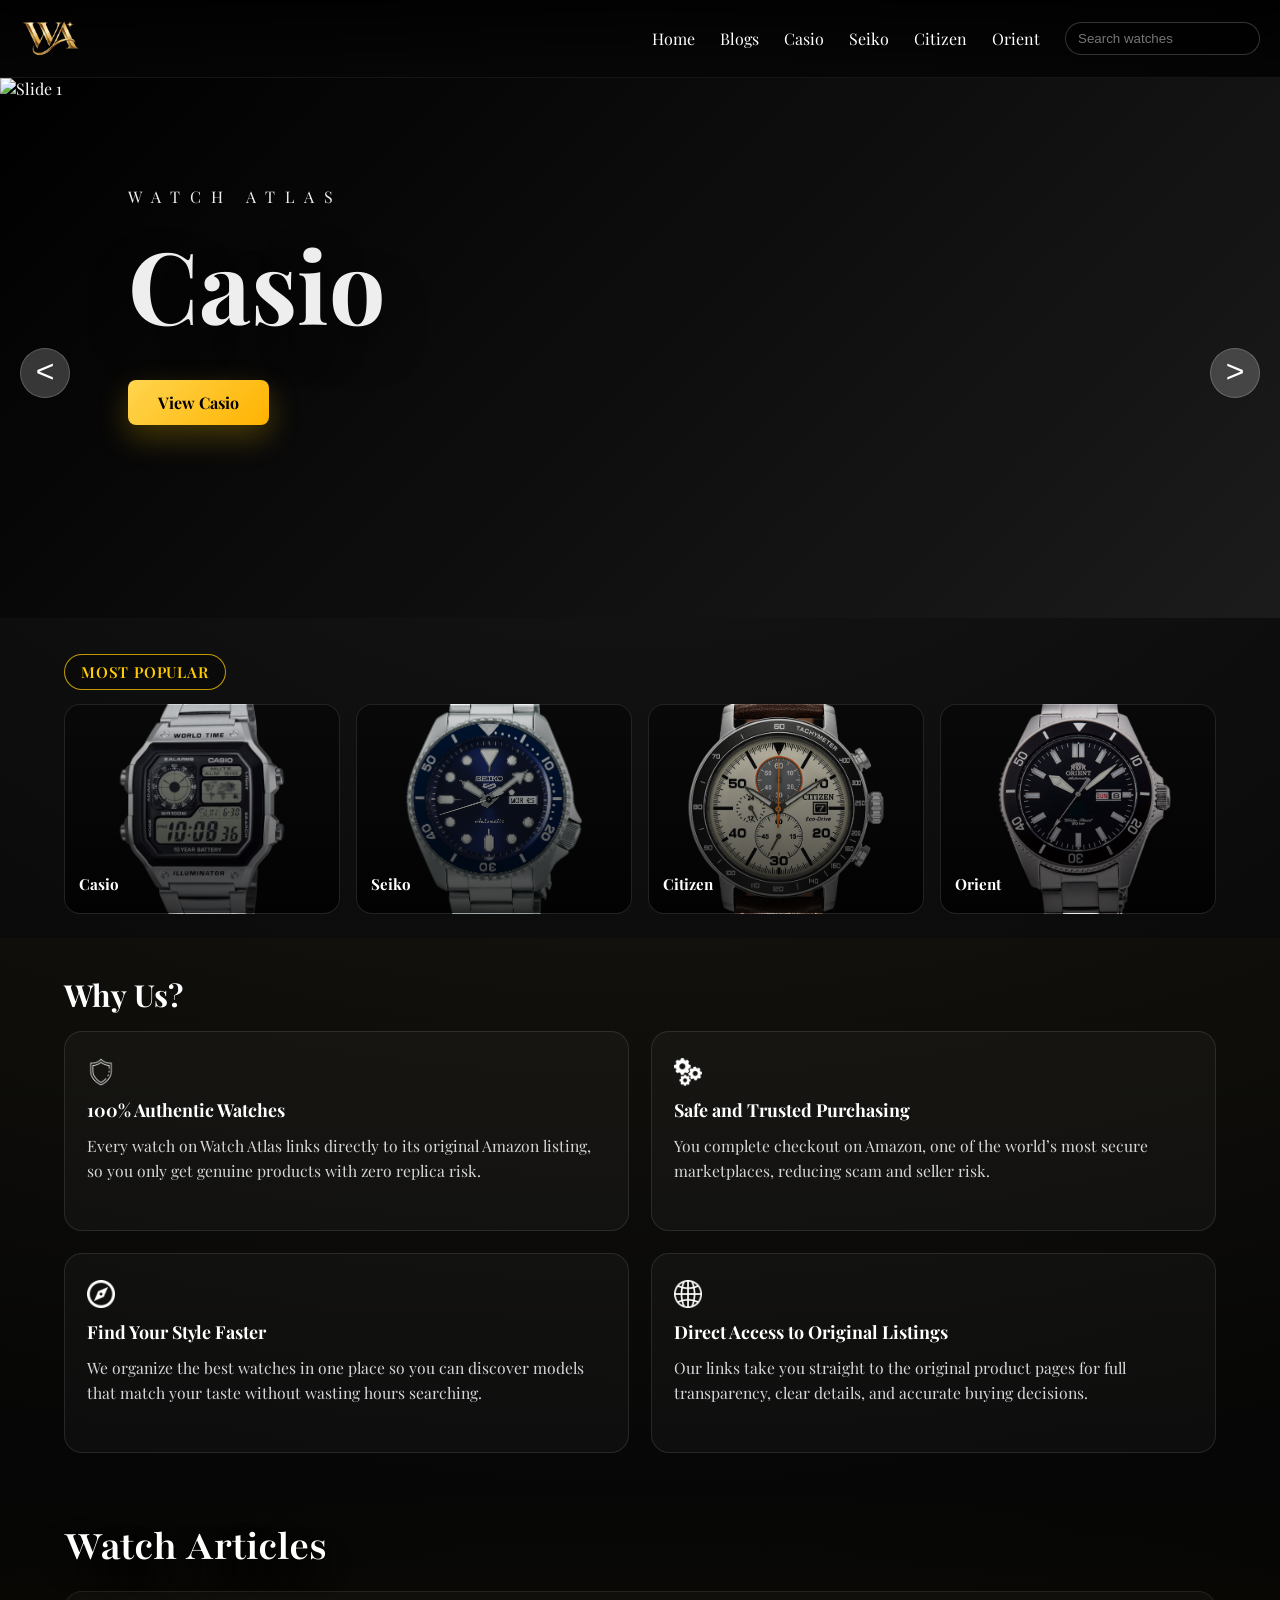
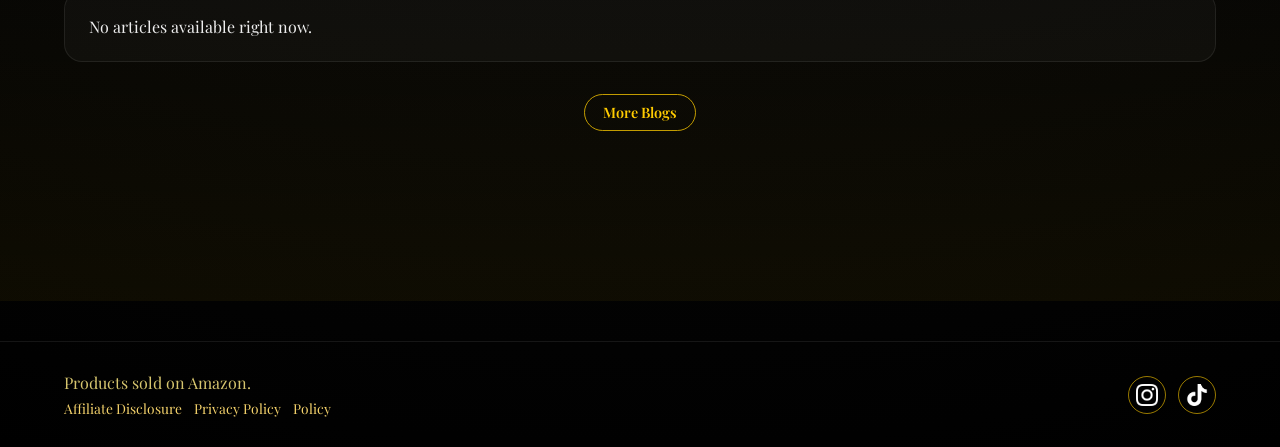
==== index.html @ df482038 "Initial website publish" ====
﻿<!DOCTYPE html>
<html lang="en">
<head>
  <meta charset="UTF-8" />
  <meta name="viewport" content="width=device-width, initial-scale=1.0"/>
  <title>Watch Atlas Slider</title>
  <link rel="stylesheet" href="style.css">
  <link rel="icon" type="image/png" href="photos/icons/navbar.png"></head>
<body>

<!-- ===== Navbar ===== -->
<header class="navbar">
  <div class="logo"><img src="photos/icons/navbar.png" alt="Watch Atlas"></div>

  <nav>
    <ul class="nav-links">
      <li><a href="index.html">Home</a></li>
      <li><a href="blog.html">Blogs</a></li>
      <li><a href="casio.html">Casio</a></li>
      <li><a href="seiko.html">Seiko</a></li>
      <li><a href="citizen.html">Citizen</a></li>
      <li><a href="orient.html">Orient</a></li>
      <li class="nav-search">
        <input id="search-input" type="search" placeholder="Search watches">
      </li>
    </ul>
  </nav>

  <div class="menu-toggle" id="menu-toggle">&#9776;</div>
</header>

<!-- ===== Slider Section ===== -->
<section class="firstpage">
  <div class="slider">
    <div class="list">
      <div class="item active">
        <img src="https://www.casio.com/content/dam/casio/product-info/locales/in/en/timepiece/product/watch/A/A1/A15/A158WA-1/assets/A158WA-1.png.transform/main-visual-sp/image.png" alt="Slide 1">
        <div class="content">
          <p>Watch Atlas</p>
          <h2>Casio</h2>
          
          <a class="slide-button" href="casio.html" href="">View Casio</a>
        </div>
      </div>
      <div class="item">
        <img src="https://www.lepage.fr/84215/citizen-crystal-7-mechanical-day-date-automatic-yellow-dial-steel-bracelet-40-mm.jpg" alt="Slide 2">
        <div class="content">
          <p>Watch Atlas</p>
          <h2>Citizen</h2>
          <a  class="slide-button" href="citizen.html">View Citizen</a>
          
        </div>
      </div>
      <div class="item">
        <img src="https://www.wallacebishop.com.au/cdn/shop/files/seiko-conceptual-men-s-41-2mm-stainless-steel-automatic-watch-srph87k-wallace-bishop.png?v=1689671691&width=2000" alt="Slide 3">
        <div class="content">
          <p>Watch Atlas</p>
          <h2>Seiko</h2>
          <a class="slide-button" href="seiko.html">View Seiko</a>
        </div>
      </div>
      <div class="item">
        <img src="https://i8.amplience.net/i/epsonemear/RA-AK0702Y_900x900?$orient-pdp-specs$&qlt=85" ></img>
        <div class="content">
          <p>Watch Atlas</p>
          <h2>Orient</h2>
          <a  class="slide-button" href="orient.html">View Orient</a>
        </div>
      </div>
    </div>

    <div class="arrows">
      <button id="prev">&lt;</button>
      <button id="next">&gt;</button>
    </div>

  </div>
    
  <section class="budget-section">
    <div class="budget-heading">
      <span class="collection-tag">Most Popular</span>
    </div>
    <div class="budget-grid" id="budget-grid"></div>
  </section>

  <section class="why-section">
    <h2 class="why-title">Why Us?</h2>
    <div class="why-grid">
      <article class="why-card reveal-on-scroll">
        <img src="photos/icons/shield.png" alt="Authentic watches icon">
        <h3>100% Authentic Watches</h3>
        <p>Every watch on Watch Atlas links directly to its original Amazon listing, so you only get genuine products with zero replica risk.</p>
      </article>
      <article class="why-card reveal-on-scroll" data-delay="80">
        <img src="photos/icons/settings-gears.png" alt="Safe purchasing icon">
        <h3>Safe and Trusted Purchasing</h3>
        <p>You complete checkout on Amazon, one of the world’s most secure marketplaces, reducing scam and seller risk.</p>
      </article>
      <article class="why-card reveal-on-scroll" data-delay="160">
        <img src="photos/icons/compass.png" alt="Find style faster icon">
        <h3>Find Your Style Faster</h3>
        <p>We organize the best watches in one place so you can discover models that match your taste without wasting hours searching.</p>
      </article>
      <article class="why-card reveal-on-scroll" data-delay="240">
        <img src="photos/icons/globe.png" alt="Direct access icon">
        <h3>Direct Access to Original Listings</h3>
        <p>Our links take you straight to the original product pages for full transparency, clear details, and accurate buying decisions.</p>
      </article>
    </div>
  </section>

  <div class="sec blog-section">
    <h1 class="headerpagemid reveal-on-scroll">Watch Articles</h1>
    <div class="blog-slider reveal-on-scroll" data-delay="90" id="blog-slider">
      <article class="blog-slide is-loading">
        <p>Loading watch articles...</p>
      </article>
    </div>
    <div class="blog-dots reveal-on-scroll" data-delay="140" id="blog-dots" aria-label="Blog slider navigation"></div>
    <div class="blog-more-wrap reveal-on-scroll" data-delay="180">
      <a class="blog-more-button" href="blog.html">More Blogs</a>
    </div>
  </div>

  

</section>

<script src="app.js"></script>
<footer class="site-footer">
  <div class="footer-meta">
    <p>Products sold on Amazon.</p>
    <div class="footer-legal">
      <a href="policy.html#affiliate-disclosure">Affiliate Disclosure</a>
      <a href="policy.html#privacy-policy">Privacy Policy</a>
      <a href="policy.html">Policy</a>
    </div>
  </div>
  <div class="footer-socials">
    <a href="#" aria-label="Instagram"><img src="photos/icons/instagram-white-icon.png" alt="Instagram"></a>
    <a href="#" aria-label="TikTok"><img src="photos/icons/tiktok-simplified-white-icon.png" alt="TikTok"></a>
  </div>
</footer>
</body>
</html>
---- style.css ----
@import url('https://fonts.googleapis.com/css2?family=Lavishly+Yours&family=Merriweather:ital,opsz,wght@0,18..144,300..900;1,18..144,300..900&family=Playfair+Display:ital,wght@0,400..900;1,400..900&family=Playfair:ital,opsz,wght@0,5..1200,300..900;1,5..1200,300..900&family=Prompt:ital,wght@1,300&family=SN+Pro:ital,wght@0,200..900;1,200..900&family=Vazirmatn:wght@100..900&display=swap');

/* ===== Reset & Body ===== */
* {
  margin: 0;
  padding: 0;
  box-sizing: border-box;
}

body {
  font-family: 'Playfair Display', serif;
  background: radial-gradient(circle at top, #1b1b1b 0%, #0b0b0b 50%, #000 100%);
  color: #eee;
  overflow-x: hidden;
}

/* ===== Navbar ===== */
.navbar {
  position: fixed;
  top: 0;
  width: 100%;
  height: 78px;
  background: linear-gradient(180deg, rgba(0, 0, 0, 0.92) 0%, rgba(0, 0, 0, 0.72) 100%);
  display: flex;
  justify-content: space-between;
  align-items: center;
  padding: 0 20px;
  z-index: 200;
  border-bottom: 1px solid rgba(255, 255, 255, 0.08);
  backdrop-filter: blur(8px);
}

.navbar .logo {
  display: flex;
  align-items: center;
  background: transparent;
  border: 0;
  box-shadow: none;
}

.navbar .logo img {
  height: 44px;
  width: auto;
  display: block;
  background: transparent;
  border: 0;
  box-shadow: none;
}

.navbar nav ul {
  display: flex;
  list-style: none;
  gap: 25px;
  align-items: center;
}

.navbar nav ul li a {
  text-decoration: none;
  color: #fff;
  font-size: 1rem;
  transition: 0.3s;
}

.navbar nav ul li a:hover {
  color: #ffcc00;
}

.menu-toggle {
  display: none;
  font-size: 2rem;
  cursor: pointer;
}

.nav-search {
  display: flex;
  gap: 8px;
  align-items: center;
  position: relative;
}

.nav-search input {
  padding: 8px 12px;
  border-radius: 20px;
  border: 1px solid rgba(255, 255, 255, 0.2);
  background: rgba(0, 0, 0, 0.5);
  color: #fff;
  outline: none;
  min-width: 160px;
}

.nav-search button {
  padding: 8px 14px;
  border-radius: 20px;
  border: 1px solid #ffcc00;
  background: transparent;
  color: #ffcc00;
  font-weight: 600;
  cursor: pointer;
  transition: 0.3s;
}

.nav-search button:hover {
  background: #ffcc00;
  color: #000;
}

.search-results {
  position: absolute;
  top: 110%;
  right: 0;
  left: auto;
  width: min(420px, calc(100vw - 24px));
  background: rgba(8, 8, 8, 0.97);
  border: 1px solid rgba(255, 255, 255, 0.16);
  border-radius: 16px;
  display: none;
  flex-direction: column;
  z-index: 9999;
  max-height: 420px;
  overflow-y: auto;
  box-shadow: 0 24px 55px rgba(0, 0, 0, 0.52);
  backdrop-filter: blur(8px);
  padding: 8px;
  transform: translateX(-18px);
}

.search-results.show {
  display: flex;
}

.search-result {
  padding: 10px;
  text-decoration: none;
  color: #fff;
  display: grid;
  grid-template-columns: 56px 1fr;
  align-items: center;
  gap: 12px;
  border-bottom: 1px solid rgba(255, 255, 255, 0.06);
  border-radius: 12px;
}

.search-result:last-child {
  border-bottom: none;
}

.search-result:hover {
  background: rgba(255, 204, 0, 0.12);
}

.result-thumb-wrap {
  width: 56px;
  height: 56px;
  border-radius: 12px;
  background: rgba(255, 255, 255, 0.04);
  border: 1px solid rgba(255, 255, 255, 0.12);
  display: flex;
  align-items: center;
  justify-content: center;
  overflow: hidden;
}

.result-thumb {
  width: 100%;
  height: 100%;
  object-fit: contain;
  display: block;
}

.result-thumb-fallback {
  width: 22px;
  height: 22px;
  border-radius: 999px;
  background: rgba(255, 204, 0, 0.65);
}

.result-meta {
  display: flex;
  flex-direction: column;
  gap: 4px;
  min-width: 0;
}

.result-name {
  font-weight: 600;
  white-space: nowrap;
  overflow: hidden;
  text-overflow: ellipsis;
}

.result-brand {
  font-size: 0.85rem;
  color: #d6c56e;
}

/* ===== Slider ===== */
.slider {
  height: 60vh;
  position: relative;
  overflow: hidden;
  background: linear-gradient(-45deg, #1d1d1d, #0b0b0b, #242424, #000000);
  background-size: 400% 400%;
  animation: sliderBackground 12s ease infinite;
  margin-top: 78px; /* Push slider below navbar */
}

@keyframes sliderBackground {
  0% { background-position: 0% 50%; }
  50% { background-position: 100% 50%; }
  100% { background-position: 0% 50%; }
}

.slider .list {
  height: 100%;
  width: 100%;
  position: relative;
}

.slider .list .item {
  position: absolute;
  inset: 0;
  opacity: 0;
  transition: opacity 1s ease, transform 1s ease;
  z-index: 1;
  display: flex;
  align-items: center;
  justify-content: center;
  transform: scale(1.05);
}

.slider .list .item.active {
  opacity: 1;
  z-index: 2;
  transform: scale(1);
}

.slider .list .item img {
  width: 100%;
  height: 100%;
  object-fit: contain;
  position: absolute;
  inset: 0;
  z-index: 0;
  border-radius: 0;
  border: none;
  background: transparent;
  box-shadow: 0 10px 30px rgba(0,0,0,0.5);
  filter: grayscale(15%) brightness(105%);
}

.slider .list .item .content {
  position: absolute;
  left: 10%;
  top: 20%;
  width: 500px;
  max-width: 80%;
  z-index: 2;
}

.slider .list .item .content p:first-child {
  text-transform: uppercase;
  letter-spacing: 10px;
  margin-bottom: 10px;
}

.slider .list .item .content h2 {
  font-size: 100px;
  margin-bottom: 10px;
  text-shadow: 0 20px 40px rgba(0, 0, 0, 0.5);
}

.slider .list .item .content p:last-child {
  font-size: 1.2rem;
  line-height: 1.5;
}

/* ===== Arrows ===== */
.arrows {
  position: absolute;
  top: 50%;
  width: 100%;
  display: flex;
  justify-content: space-between;
  padding: 0 20px;
  z-index: 100;
  pointer-events: none;
}

.arrows button {
  background-color: rgba(255,255,255,0.2);
  border: none;
  font-family: monospace;
  width: 50px;
  height: 50px;
  border-radius: 50%;
  font-size: 2rem;
  color: #fff;
  cursor: pointer;
  pointer-events: auto;
  transition: 0.3s;
  border: 1px solid rgba(255, 255, 255, 0.2);
}

.arrows button:hover {
  background-color: #fff;
  color: #000;
}

/* ===== Scroll Indicator ===== */
.scroll-indicator {
  position: absolute;
  bottom: 10px;
  left: 50%;
  transform: translateX(-50%);
  animation: floatDown 2s infinite ease-in-out;
}

.scroll-indicator img {
  width: 15px;
  height: auto;
  opacity: 0.8;
}

@keyframes floatDown {
  0%, 100% { transform: translate(-50%, 0); }
  50% { transform: translate(-50%, 10px); }
}

/* ===== Section & Cards ===== */
.section-container {
  display: flex;
  justify-content: center;
  align-items: center;
  height: 100vh;
}

.sec {
  width: 100%;
  min-height: 420px;
  height: auto;
  padding: 40px 5%;
  box-sizing: border-box;
  background: linear-gradient(180deg, rgba(0,0,0,0) 0%, rgba(255, 204, 0, 0.05) 100%);
}

.cards {
  display: grid;
  grid-template-columns: repeat(2, 1fr);
  gap: 30px;
  height: auto;
  width: min(100%, 1320px);
  margin: 0 auto;
}

.blog-section .headerpagemid {
  width: min(100%, 1320px);
  margin: 0 auto 18px;
  text-align: left;
  color: #ffffff;
  font-size: clamp(2.2rem, 3.4vw, 3rem);
  text-shadow: 0 12px 30px rgba(0, 0, 0, 0.35);
}

.budget-section {
  width: 100%;
  min-height: 0;
  height: auto;
  padding: 36px 5% 24px;
  background: transparent;
}

.budget-section .headerpagemid {
  margin-bottom: 14px;
}

.budget-heading {
  width: min(100%, 1320px);
  margin: 0 auto 14px;
  display: flex;
  justify-content: flex-start;
}

.collection-tag {
  display: inline-flex;
  align-items: center;
  color: #ffcc00;
  border: 1px solid rgba(255, 204, 0, 0.75);
  border-radius: 999px;
  padding: 7px 16px;
  font-size: 0.95rem;
  letter-spacing: 0.8px;
  text-transform: uppercase;
  background: rgba(0, 0, 0, 0.28);
  font-weight: 600;
}

.budget-filters {
  width: min(100%, 1320px);
  margin: 0 auto 16px;
  display: flex;
  flex-wrap: wrap;
  gap: 10px;
}

.budget-chip {
  border: 1px solid rgba(255, 255, 255, 0.25);
  color: #ececec;
  background: rgba(255, 255, 255, 0.02);
  padding: 8px 14px;
  border-radius: 999px;
  cursor: pointer;
  font-size: 0.88rem;
  transition: 0.2s ease;
}

.budget-chip:hover {
  border-color: rgba(255, 204, 0, 0.75);
  color: #ffcc00;
}

.budget-chip.active {
  background: #ffcc00;
  color: #000;
  border-color: #ffcc00;
  font-weight: 600;
}

.budget-grid {
  width: min(100%, 1320px);
  margin: 0 auto;
  display: grid;
  grid-template-columns: repeat(4, minmax(0, 1fr));
  gap: 16px;
}

.budget-card {
  position: relative;
  display: block;
  min-height: 210px;
  border-radius: 16px;
  overflow: hidden;
  text-decoration: none;
  color: inherit;
  border: 1px solid rgba(255, 255, 255, 0.1);
  background-size: cover;
  background-position: center;
  background-color: #0a0a0a;
  transition: transform 0.2s ease, box-shadow 0.2s ease;
}

.budget-card::before {
  content: "";
  position: absolute;
  inset: 0;
  background: linear-gradient(180deg, rgba(0,0,0,0.15) 0%, rgba(0,0,0,0.78) 100%);
}

.budget-card:hover {
  transform: translateY(-4px);
  box-shadow: 0 18px 35px rgba(0, 0, 0, 0.35);
}

.budget-card-content {
  position: relative;
  z-index: 1;
  padding: 14px;
  display: flex;
  flex-direction: column;
  justify-content: flex-end;
  height: 100%;
}

.budget-watch-name {
  font-size: 0.95rem;
  color: #fff;
  line-height: 1.3;
  margin-bottom: 4px;
}

.budget-watch-price {
  color: #f4d26b;
  font-size: 0.9rem;
}

.budget-empty {
  width: min(100%, 1320px);
  margin: 0 auto;
  color: #d8d8d8;
  font-size: 0.95rem;
  border: 1px dashed rgba(255, 255, 255, 0.2);
  border-radius: 14px;
  padding: 16px;
}

.why-section {
  width: 100%;
  min-height: 58vh;
  padding: 36px 5% 28px;
  background: linear-gradient(180deg, rgba(255, 204, 0, 0.02) 0%, rgba(0, 0, 0, 0) 100%);
  display: flex;
  flex-direction: column;
  justify-content: center;
}

.why-grid {
  width: min(100%, 1320px);
  margin: 0 auto;
  display: grid;
  grid-template-columns: repeat(2, minmax(0, 1fr));
  gap: 22px;
}

.why-title {
  width: min(100%, 1320px);
  margin: 0 auto 16px;
  color: #ffffff;
  font-size: 1.9rem;
  font-weight: 700;
  letter-spacing: 0.4px;
}

.why-card {
  background: rgba(255, 255, 255, 0.03);
  border: 1px solid rgba(255, 255, 255, 0.1);
  border-radius: 18px;
  min-height: 200px;
  padding: 26px 22px;
  display: grid;
  align-content: start;
  gap: 12px;
}

.why-card img {
  width: 28px;
  height: 28px;
  object-fit: contain;
}

.why-card h3 {
  font-size: 1.12rem;
  color: #fff;
}

.why-card p {
  font-size: 0.98rem;
  line-height: 1.62;
  color: #d7d7d7;
}

.reveal-on-scroll {
  opacity: 0;
  transform: translateY(18px);
  transition: opacity 0.55s ease, transform 0.55s ease;
}

.reveal-on-scroll.is-visible {
  opacity: 1;
  transform: translateY(0);
}

.blog-slider {
  width: min(100%, 1320px);
  margin: 0 auto;
  display: grid;
  position: relative;
}

.blog-slide {
  grid-area: 1 / 1;
  opacity: 0;
  visibility: hidden;
  pointer-events: none;
  transform: translateY(8px) scale(0.995);
  filter: blur(2px);
  transition: opacity 0.75s cubic-bezier(0.22, 1, 0.36, 1), transform 0.75s cubic-bezier(0.22, 1, 0.36, 1), filter 0.75s ease;
  will-change: opacity, transform, filter;
}

.blog-slide.active,
.blog-slide.is-loading {
  opacity: 1;
  visibility: visible;
  pointer-events: auto;
  transform: translateY(0) scale(1);
  filter: blur(0);
}

.blog-slide.is-loading {
  border: 1px solid rgba(255, 255, 255, 0.08);
  border-radius: 18px;
  background: rgba(255, 255, 255, 0.03);
  padding: 24px;
}

.blog-link {
  display: grid;
  grid-template-columns: 1.2fr 1fr;
  gap: 18px;
  text-decoration: none;
  color: inherit;
  border: 1px solid rgba(255, 255, 255, 0.1);
  border-radius: 18px;
  overflow: hidden;
  background: rgba(8, 8, 8, 0.95);
  box-shadow: 0 20px 40px rgba(0, 0, 0, 0.35);
}

.blog-cover {
  min-height: 300px;
  background-size: cover;
  background-position: center;
  background-color: #0a0a0a;
}

.blog-content {
  padding: 22px 20px;
  display: flex;
  flex-direction: column;
  justify-content: center;
  gap: 12px;
}

.blog-source {
  color: #d6c56e;
  text-transform: uppercase;
  letter-spacing: 1.2px;
  font-size: 0.82rem;
}

.blog-title {
  font-size: 1.45rem;
  line-height: 1.3;
  color: #fff;
}

.blog-cta {
  display: inline-flex;
  width: fit-content;
  padding: 8px 12px;
  border-radius: 999px;
  border: 1px solid rgba(255, 204, 0, 0.7);
  color: #ffcc00;
  font-size: 0.88rem;
  font-weight: 600;
  background: transparent;
  transition: background-color 0.28s ease, color 0.28s ease, transform 0.2s ease;
}

.blog-link:hover .blog-cta {
  background: #ffcc00;
  color: #000;
  transform: translateY(-1px);
}

.blog-page-card:hover .blog-cta {
  background: #ffcc00;
  color: #000;
  transform: translateY(-1px);
}

.blog-dots {
  width: min(100%, 1320px);
  margin: 14px auto 0;
  display: flex;
  justify-content: center;
  gap: 10px;
}

.blog-more-wrap {
  width: min(100%, 1320px);
  margin: 18px auto 0;
  display: flex;
  justify-content: center;
}

.blog-more-button {
  display: inline-flex;
  align-items: center;
  justify-content: center;
  text-decoration: none;
  border: 1px solid rgba(255, 204, 0, 0.75);
  color: #ffcc00;
  background: transparent;
  border-radius: 999px;
  padding: 10px 18px;
  font-size: 0.9rem;
  font-weight: 600;
  font-family: inherit;
  line-height: 1;
  cursor: pointer;
  appearance: none;
  transition: background-color 0.25s ease, color 0.25s ease, transform 0.2s ease;
}

.blog-more-button:hover {
  background: #ffcc00;
  color: #000;
  transform: translateY(-1px);
}

.blog-dot {
  width: 8px;
  height: 8px;
  border-radius: 999px;
  border: none;
  background: rgba(255, 255, 255, 0.45);
  cursor: pointer;
  transition: all 0.2s ease;
}

.blog-dot.active {
  width: 20px;
  height: 10px;
  background: #ffcc00;
}

.blog-page {
  padding: 118px 5% 56px;
  min-height: 100vh;
}

.blog-page-grid {
  width: min(100%, 1320px);
  margin: 0 auto;
  display: grid;
  grid-template-columns: repeat(3, minmax(0, 1fr));
  gap: 18px;
}

.blog-page-card {
  text-decoration: none;
  color: inherit;
  border: 1px solid rgba(255, 255, 255, 0.1);
  border-radius: 16px;
  overflow: hidden;
  background: #0a0a0a;
  transition: transform 0.26s ease, box-shadow 0.26s ease, opacity 0.45s ease, filter 0.45s ease;
  will-change: transform, opacity, filter;
}

.blog-page-card:hover {
  transform: translateY(-4px);
  box-shadow: 0 18px 38px rgba(0, 0, 0, 0.45), 0 0 0 1px rgba(255, 204, 0, 0.2) inset;
}

.blog-page-cover {
  width: 100%;
  aspect-ratio: 16 / 10;
  background-size: cover;
  background-position: center;
  background-color: #111;
}

.blog-page-content {
  padding: 14px;
  display: grid;
  gap: 8px;
}

.blog-page-title {
  color: #fff;
  font-size: 1rem;
  line-height: 1.4;
}

.blog-page-actions {
  width: min(100%, 1320px);
  margin: 18px auto 0;
  display: flex;
  justify-content: center;
}

@media screen and (min-width: 1600px) {
  .sec { padding-left: 32px; padding-right: 32px; }

  .headerpagemid,
  .cards { width: min(100%, 1400px); }

  .cards {
    gap: 34px;
  }
}

.card {
  position: relative;
  height: 100%;
  min-height: 220px;
  border-radius: 16px;
  overflow: hidden;
  cursor: pointer;
  background-size: cover;
  background-position: center;
  background-repeat: no-repeat;
  transition: transform 0.3s ease, box-shadow 0.3s ease;
  text-decoration: none;
  color: inherit;
  border: none;
}

.card::before {
  content: "";
  position: absolute;
  inset: 0;
  background: linear-gradient(180deg, rgba(0, 0, 0, 0.25) 0%, rgba(0, 0, 0, 0.75) 100%);
  z-index: 1;
  pointer-events: none;
}

.card::after {
  content: "";
  position: absolute;
  inset: 0;
  border: 1px solid rgba(255, 255, 255, 0.08);
  border-radius: 16px;
  pointer-events: none;
  z-index: 2;
}

.card-content {
  position: relative;
  z-index: 2;
  padding: 20px 24px;
}

.watch-name {
  margin: 0;
  font-size: 1.5rem;
  color: rgb(255, 255, 255);
}

.watch-price {
  display: block;
  margin-top: 6px;
  font-size: 24px;
  color: #ffffff;
}

.card:hover {
  transform: translateY(-10px);
  box-shadow: 0 20px 40px rgba(0,0,0,0.6);
}

.load-error {
  color: #ffcc00;
  font-size: 1.1rem;
}

/* Card Backgrounds */
.card.casio {
  background-image: url("https://www.casio.com/content/dam/casio/product-info/locales/at/de/timepiece/product/watch/A/AE/AE1/ae-1200whl-5av/assets/AE-1200WHL-5AV_square.jpg.transform/main-visual-sp/image.jpg");
}

.card.seiko {
  background-image: url("https://hodinkee.imgix.net/uploads/images/1565189045610-jzwar45vlv-0e8f83197d6f5b37b98ccd54a830c4bc/hero.jpg?ixlib=rails-1.1.0&fm=jpg&q=55&auto=format&usm=12");
}

.card.citizen {
  background-image: url("https://cdn.accentuate.io/560015966274/3337403662402/Citizen_BN0162_02X_teal_001-v1687531724443.jpg?2000x1334");
}

.card.orient {
  background-image: url("https://monochrome-watches.com/app/uploads/2022/05/Orient-Bambino-38-Collection-2022-Value-Proposition-7.jpg");
}

/* ===== Slide Button ===== */
.slide-button {
  display: inline-block;
  margin-top: 20px;
  padding: 12px 30px;
  background: linear-gradient(135deg, #ffd54f 0%, #ffb300 100%);
  color: #000;
  font-weight: bold;
  text-decoration: none;
  border-radius: 8px;
  transition: 0.3s;
  box-shadow: 0 12px 30px rgba(255, 204, 0, 0.25);
}

.slide-button:hover {
  background-color: #e6b800;
  transform: scale(1.05);
}

.slide-button.is-disabled {
  opacity: 0.55;
  cursor: not-allowed;
  pointer-events: auto;
}

.slide-button.is-disabled:hover {
  transform: none;
  background: linear-gradient(135deg, #ffd54f 0%, #ffb300 100%);
  color: #000;
}

/* ===== Header Text ===== */
.headerpagemid {
  text-align: center;
  color: #eccb11;
  font-size: 2rem;
  font-weight: bold;
  width: min(100%, 1320px);
  margin: 20px auto;
  line-height: 1.2;
  font-family: playfair;
  text-shadow: 0 15px 40px rgba(0, 0, 0, 0.5);
}

/* ===== Watch Detail ===== */
.watch-detail {
  display: grid;
  grid-template-columns: 1.1fr 1fr;
  gap: 48px;
  padding: 120px 6% 70px;
  min-height: 100vh;
  background:
    radial-gradient(circle at 15% 10%, rgba(255, 204, 0, 0.12), transparent 40%),
    radial-gradient(circle at 80% 20%, rgba(255, 204, 0, 0.06), transparent 45%),
    linear-gradient(180deg, #0b0b0b 0%, #000 100%);
  align-items: start;
}

.watch-left {
  display: grid;
  gap: 16px;
  align-content: start;
}

.watch-detail-media {
  background: linear-gradient(145deg, #131313 0%, #090909 100%);
  border-radius: 22px;
  padding: 36px;
  display: flex;
  align-items: center;
  justify-content: center;
  border: 1px solid rgba(255, 204, 0, 0.2);
  box-shadow: 0 30px 60px rgba(0, 0, 0, 0.55), 0 0 0 1px rgba(255, 204, 0, 0.08) inset;
}

.watch-gallery {
  width: 100%;
  display: grid;
  gap: 16px;
}

.watch-hero {
  width: 100%;
  max-height: 60vh;
  object-fit: contain;
  background: #0a0a0a;
  border-radius: 20px;
  border: 1px solid rgba(255, 204, 0, 0.2);
  padding: 18px;
  opacity: 1;
  transition: opacity 0.25s ease;
}

.watch-hero.is-fading-out {
  opacity: 0;
}

.watch-hero.is-fading-in {
  opacity: 1;
}

.watch-thumbs {
  display: grid;
  grid-template-columns: repeat(auto-fit, minmax(90px, 1fr));
  gap: 12px;
}

.watch-dots {
  display: flex;
  justify-content: center;
  align-items: center;
  gap: 10px;
  margin-top: 8px;
}

.watch-dot {
  width: 8px;
  height: 8px;
  border-radius: 999px;
  border: none;
  background: rgba(255, 255, 255, 0.45);
  cursor: pointer;
  transition: all 0.2s ease;
}

.watch-dot.active {
  width: 20px;
  height: 10px;
  background: #ffcc00;
}

.watch-thumb {
  width: 100%;
  height: 90px;
  object-fit: cover;
  border-radius: 14px;
  border: 1px solid rgba(255, 255, 255, 0.12);
  background: #0a0a0a;
  cursor: pointer;
  transition: transform 0.2s ease, border-color 0.2s ease;
}

.watch-thumb:hover {
  transform: translateY(-2px);
  border-color: rgba(255, 204, 0, 0.7);
}

.watch-hero.photo-solid,
.watch-thumb.photo-solid,
.similar-image.photo-solid {
  box-shadow: inset 0 0 0 999px rgba(10, 10, 10, 0.10);
  filter: saturate(0.95) contrast(1.03);
}

.watch-detail-media img {
  max-width: 100%;
  max-height: 70vh;
  object-fit: contain;
}

.watch-detail-info {
  display: flex;
  flex-direction: column;
  gap: 18px;
  padding-top: 10px;
}

.watch-brand {
  letter-spacing: 4px;
  text-transform: uppercase;
  color: #ffcc00;
  font-size: 0.9rem;
}

.watch-description {
  font-size: 1rem;
  line-height: 1.7;
  color: #d9d9d9;
}

.watch-long-description {
  font-size: 0.98rem;
  line-height: 1.8;
  color: #cfcfcf;
  background: rgba(255, 204, 0, 0.04);
  border: 1px solid rgba(255, 204, 0, 0.14);
  border-radius: 16px;
  padding: 18px 20px;
}

.watch-specs,
.watch-features {
  background: rgba(255, 255, 255, 0.02);
  border: 1px solid rgba(255, 204, 0, 0.14);
  border-radius: 16px;
  padding: 18px 20px;
}

.watch-similar {
  background: rgba(255, 255, 255, 0.02);
  border: 1px solid rgba(255, 204, 0, 0.14);
  border-radius: 16px;
  padding: 18px 20px;
}

.watch-similar h2 {
  font-size: 1rem;
  letter-spacing: 1px;
  text-transform: uppercase;
  color: #ffcc00;
  margin-bottom: 12px;
}

.similar-grid {
  display: grid;
  grid-template-columns: repeat(auto-fit, minmax(160px, 1fr));
  gap: 12px;
}

.similar-card {
  display: grid;
  gap: 10px;
  padding: 12px;
  border-radius: 12px;
  text-decoration: none;
  color: inherit;
  background: rgba(0, 0, 0, 0.35);
  border: 1px solid rgba(255, 255, 255, 0.1);
  transition: transform 0.2s ease, box-shadow 0.2s ease;
}

.similar-card:hover {
  transform: translateY(-3px);
  box-shadow: 0 14px 30px rgba(0, 0, 0, 0.45), 0 0 0 1px rgba(255, 204, 0, 0.28) inset;
}

.similar-image {
  width: 100%;
  height: 120px;
  border-radius: 14px;
  border: 1px solid rgba(255, 255, 255, 0.12);
  background-color: #0a0a0a;
  background-size: cover;
  background-position: center;
}

.similar-info {
  display: flex;
  flex-direction: column;
  gap: 4px;
}

.similar-name {
  font-size: 0.95rem;
  font-weight: 600;
  color: #fff;
}

.similar-price {
  font-size: 0.85rem;
  color: #d6c56e;
}

.similar-empty {
  color: #d6c56e;
  font-size: 0.95rem;
}

.watch-specs h2,
.watch-features h2 {
  font-size: 1rem;
  letter-spacing: 1px;
  text-transform: uppercase;
  color: #ffcc00;
  margin-bottom: 10px;
}

.watch-specs ul,
.watch-features ul {
  list-style: none;
  padding: 0;
  display: grid;
  gap: 8px 16px;
  grid-template-columns: repeat(2, minmax(0, 1fr));
}

.watch-specs li,
.watch-features li {
  display: flex;
  justify-content: space-between;
  font-size: 0.95rem;
  color: #d9d9d9;
}

.watch-features li {
  justify-content: flex-start;
  gap: 10px;
  align-items: center;
}

.feature-icon {
  width: 20px;
  height: 20px;
  object-fit: contain;
  display: block;
}

.spec-label {
  color: #f7e2a4;
  font-weight: 600;
}

.watch-meta {
  font-size: 1.4rem;
  color: #ffcc00;
  font-weight: 600;
}

.back-link {
  margin-top: 10px;
  color: #f4e7b0;
  text-decoration: none;
  font-size: 0.95rem;
}

.back-link:hover {
  color: #ffcc00;
}

/* ===== Footer ===== */
.site-footer {
  margin-top: 40px;
  padding: 30px 5%;
  border-top: 1px solid rgba(255, 255, 255, 0.08);
  display: flex;
  align-items: center;
  justify-content: space-between;
  gap: 16px;
  color: #d6c56e;
}

.site-footer p {
  margin: 0;
}

.footer-meta {
  display: grid;
  gap: 6px;
}

.footer-legal {
  display: flex;
  gap: 12px;
  flex-wrap: wrap;
}

.footer-legal a {
  color: #f4d26b;
  text-decoration: none;
  font-size: 0.86rem;
}

.footer-legal a:hover {
  color: #ffcc00;
}

.footer-socials {
  display: flex;
  gap: 12px;
}

.footer-socials a {
  text-decoration: none;
  color: #ffcc00;
  border: 1px solid rgba(255, 204, 0, 0.6);
  padding: 6px 12px;
  border-radius: 999px;
  font-size: 0.9rem;
  transition: 0.3s;
  display: inline-flex;
  align-items: center;
  justify-content: center;
  width: 38px;
  height: 38px;
}

.footer-socials a:hover {
  background: #ffcc00;
  color: #000;
}

.footer-socials img {
  width: 22px;
  height: 22px;
  object-fit: contain;
  display: block;
}

.policy-page {
  min-height: 100vh;
  padding: 116px 5% 24px;
}

.policy-page .headerpagemid {
  text-align: left;
  color: #fff;
  margin-bottom: 14px;
}

.policy-card {
  width: min(100%, 1320px);
  margin: 0 auto 14px;
  background: rgba(255, 255, 255, 0.03);
  border: 1px solid rgba(255, 204, 0, 0.22);
  border-radius: 16px;
  padding: 18px 20px;
}

.policy-card h2 {
  color: #ffcc00;
  font-size: 1.04rem;
  margin-bottom: 8px;
  text-transform: uppercase;
  letter-spacing: 0.6px;
}

.policy-card p {
  color: #dedede;
  line-height: 1.7;
  margin-bottom: 8px;
}

.policy-card p:last-child {
  margin-bottom: 0;
}

/* ===== Responsive ===== */
@media screen and (max-width: 768px) {

  /* Navbar menu toggle */
  .navbar nav ul {
    position: fixed;
    top: 78px;
    right: -100%;
    width: 200px;
    height: calc(100vh - 78px);
    background-color: rgba(0,0,0,0.95);
    flex-direction: column;
    padding: 20px;
    gap: 20px;
    transition: right 0.3s ease;
    align-items: flex-start;
  }

  .navbar nav ul.show {
    right: 0;
  }

  .menu-toggle {
    display: block;
  }

  .nav-search {
    width: 100%;
    flex-direction: column;
    align-items: stretch;
  }

  .search-results {
    position: static;
    width: 100%;
    transform: none;
  }

  .nav-search input,
  .nav-search button {
    width: 100%;
  }

  /* Slider adjustments */
  .slider {
    height: 50vh; /* smaller slider height */
    order: -1; /* make slider appear first */
  }

  .slider .list .item img {
    object-fit: contain;
    height: 100%;
    width: auto;
  }

  .slider .list .item .content {
    width: 90%;
    left: 5%;
    top: 15%;
  }

  .slider .list .item .content h2 {
    font-size: 40px;
  }

  .slider .list .item .content p:first-child {
    font-size: 0.9rem;
    letter-spacing: 4px;
  }

  .slider .list .item .content p:last-child {
    font-size: 1rem;
  }

  .slide-button {
    padding: 8px 20px;
    font-size: 0.9rem;
  }

  .arrows button {
    width: 35px;
    height: 35px;
    font-size: 1.3rem;
  }

  /* Cards grid for mobile */
  .sec {
    height: auto;
    min-height: 0;
    padding-bottom: 32px;
  }

  .cards {
    grid-template-columns: 1fr;
    height: auto;
    gap: 18px;
  }

  .card {
    height: 260px;
    min-height: 260px;
  }

  .headerpagemid {
    font-size: 1.5rem;
  }

  .blog-section .headerpagemid {
    font-size: 1.9rem;
  }

  .blog-link {
    grid-template-columns: 1fr;
  }

  .blog-page-grid {
    grid-template-columns: repeat(2, minmax(0, 1fr));
  }

  .budget-grid {
    grid-template-columns: repeat(2, minmax(0, 1fr));
  }

  .why-grid {
    grid-template-columns: 1fr;
    gap: 16px;
  }

  .why-section {
    min-height: auto;
    padding-top: 26px;
    padding-bottom: 20px;
  }

  .why-card {
    min-height: 0;
    padding: 18px 16px;
  }

  .blog-cover {
    min-height: 220px;
  }

  .blog-title {
    font-size: 1.18rem;
  }

  .watch-detail {
    grid-template-columns: 1fr;
    padding-top: 110px;
  }

  .watch-detail-media {
    padding: 20px;
  }

  .watch-hero {
    max-height: 45vh;
  }

  .watch-specs ul,
  .watch-features ul {
    grid-template-columns: 1fr;
  }

  .footer-legal {
    gap: 8px;
  }
}

@media screen and (max-width: 480px) {
  .sec {
    padding-bottom: 24px;
  }

  .card {
    height: 230px;
    min-height: 230px;
  }

  .headerpagemid {
    font-size: 1.2rem;
  }

  .blog-section .headerpagemid {
    font-size: 1.5rem;
  }

  .blog-cover {
    min-height: 190px;
  }

  .budget-grid {
    grid-template-columns: 1fr;
  }

  .blog-page-grid {
    grid-template-columns: 1fr;
  }
}
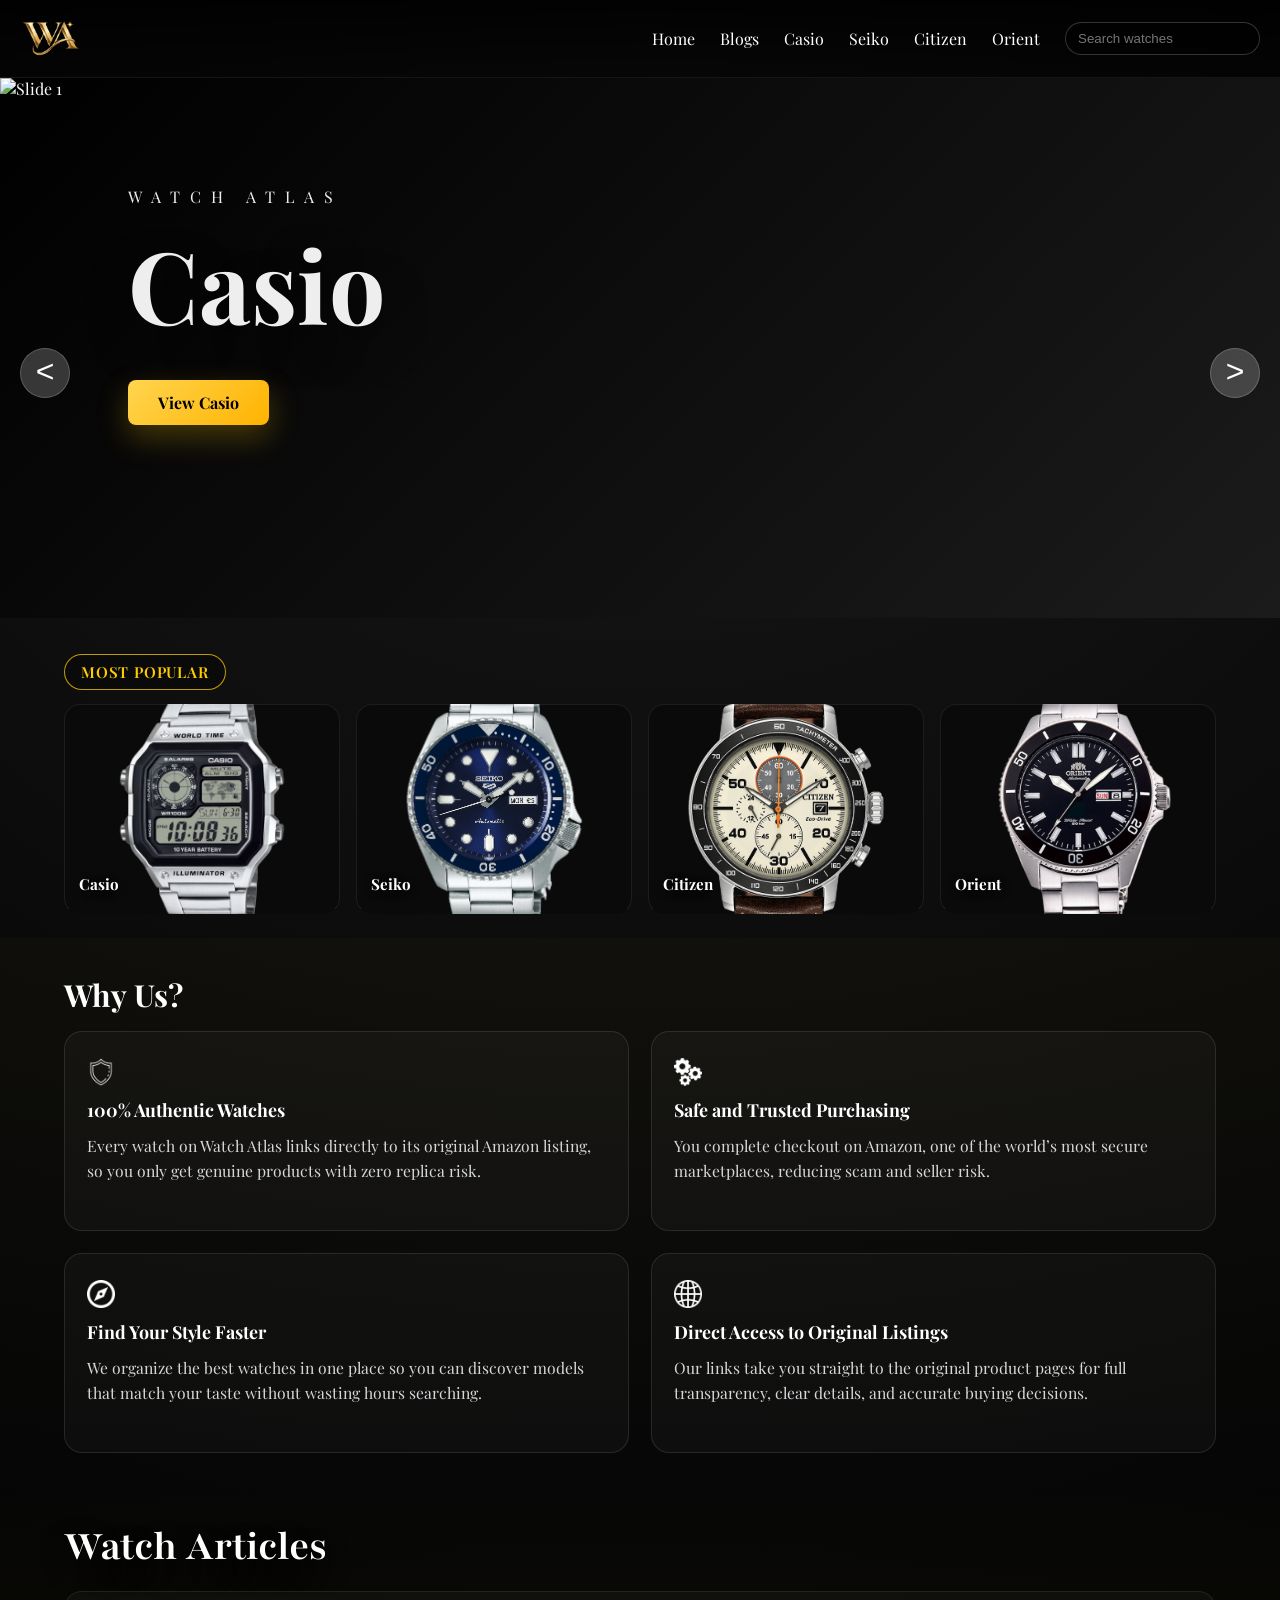
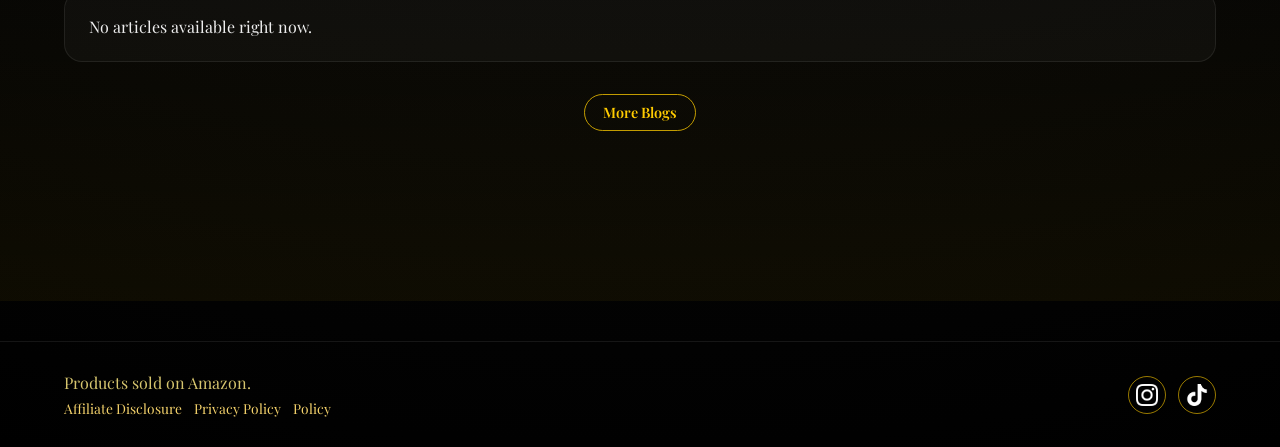
==== commit 32e8424f: "instagram and tiktok link" ====
--- a/index.html
+++ b/index.html
@@ -3,7 +3,7 @@
 <head>
   <meta charset="UTF-8" />
   <meta name="viewport" content="width=device-width, initial-scale=1.0"/>
-  <title>Watch Atlas Slider</title>
+  <title>Watch Atlas</title>
   <link rel="stylesheet" href="style.css">
   <link rel="icon" type="image/png" href="photos/icons/navbar.png"></head>
 <body>
@@ -137,9 +137,11 @@
     </div>
   </div>
   <div class="footer-socials">
-    <a href="#" aria-label="Instagram"><img src="photos/icons/instagram-white-icon.png" alt="Instagram"></a>
-    <a href="#" aria-label="TikTok"><img src="photos/icons/tiktok-simplified-white-icon.png" alt="TikTok"></a>
+    <a href="https://instagram.com/watch.atlas" target="_blank" rel="noopener" aria-label="Instagram"><img src="photos/icons/instagram-white-icon.png" alt="Instagram"></a>
+    <a href="https://www.tiktok.com/@watch_atlas" target="_blank" rel="noopener" aria-label="TikTok"><img src="photos/icons/tiktok-simplified-white-icon.png" alt="TikTok"></a>
   </div>
 </footer>
 </body>
 </html>
+
+
--- a/style.css
+++ b/style.css
@@ -1,4 +1,4 @@
-@import url('https://fonts.googleapis.com/css2?family=Lavishly+Yours&family=Merriweather:ital,opsz,wght@0,18..144,300..900;1,18..144,300..900&family=Playfair+Display:ital,wght@0,400..900;1,400..900&family=Playfair:ital,opsz,wght@0,5..1200,300..900;1,5..1200,300..900&family=Prompt:ital,wght@1,300&family=SN+Pro:ital,wght@0,200..900;1,200..900&family=Vazirmatn:wght@100..900&display=swap');
+﻿@import url('https://fonts.googleapis.com/css2?family=Lavishly+Yours&family=Merriweather:ital,opsz,wght@0,18..144,300..900;1,18..144,300..900&family=Playfair+Display:ital,wght@0,400..900;1,400..900&family=Playfair:ital,opsz,wght@0,5..1200,300..900;1,5..1200,300..900&family=Prompt:ital,wght@1,300&family=SN+Pro:ital,wght@0,200..900;1,200..900&family=Vazirmatn:wght@100..900&display=swap');
 
 /* ===== Reset & Body ===== */
 * {
@@ -169,7 +169,7 @@
 
 .result-thumb-fallback {
   width: 22px;
-  height: 22px;
+  height: 26px;
   border-radius: 999px;
   background: rgba(255, 204, 0, 0.65);
 }
@@ -441,20 +441,20 @@
   overflow: hidden;
   text-decoration: none;
   color: inherit;
-  border: 1px solid rgba(255, 255, 255, 0.1);
+  border: 1px solid rgba(255, 255, 255, 0.08);
+  border-bottom-color: transparent;
   background-size: cover;
   background-position: center;
+  background-repeat: no-repeat;
   background-color: #0a0a0a;
   transition: transform 0.2s ease, box-shadow 0.2s ease;
 }
 
-.budget-card::before {
-  content: "";
-  position: absolute;
-  inset: 0;
-  background: linear-gradient(180deg, rgba(0,0,0,0.15) 0%, rgba(0,0,0,0.78) 100%);
-}
-
+.budget-card::before {`r`n  content: "";`r`n  position: absolute;`r`n  inset: 0;`r`n  background: linear-gradient(180deg, rgba(255, 204, 0, 0) 58%, rgba(255, 204, 0, 0.18) 100%);`r`n  border-radius: inherit;`r`n  pointer-events: none;`r`n}
+
+.budget-card::after {
+  content: none;
+}
 .budget-card:hover {
   transform: translateY(-4px);
   box-shadow: 0 18px 35px rgba(0, 0, 0, 0.35);
@@ -475,6 +475,7 @@
   color: #fff;
   line-height: 1.3;
   margin-bottom: 4px;
+  text-shadow: 0 2px 8px rgba(0, 0, 0, 0.85);
 }
 
 .budget-watch-price {
@@ -609,6 +610,7 @@
   min-height: 300px;
   background-size: cover;
   background-position: center;
+  background-repeat: no-repeat;
   background-color: #0a0a0a;
 }
 
@@ -748,6 +750,7 @@
   aspect-ratio: 16 / 10;
   background-size: cover;
   background-position: center;
+  background-repeat: no-repeat;
   background-color: #111;
 }
 
@@ -1298,10 +1301,39 @@
   margin-bottom: 0;
 }
 
+
+@media screen and (min-width: 769px) and (max-width: 1100px) {
+  .slider .list .item .content {
+    left: 7%;
+    top: 18%;
+    width: 380px;
+    max-width: 46%;
+  }
+
+  .slider .list .item .content p:first-child {
+    letter-spacing: 6px;
+    font-size: 0.92rem;
+  }
+
+  .slider .list .item .content h2 {
+    font-size: 76px;
+    line-height: 1;
+  }
+
+  .slide-button {
+    padding: 10px 22px;
+    font-size: 0.95rem;
+  }
+}
+
 /* ===== Responsive ===== */
 @media screen and (max-width: 768px) {
 
   /* Navbar menu toggle */
+  .navbar {
+    border-bottom: none;
+  }
+
   .navbar nav ul {
     position: fixed;
     top: 78px;
@@ -1347,16 +1379,10 @@
     order: -1; /* make slider appear first */
   }
 
-  .slider .list .item img {
-    object-fit: contain;
-    height: 100%;
-    width: auto;
-  }
+  .slider .list .item img {`r`n    object-fit: contain;`r`n    object-position: center;`r`n    height: 100%;`r`n    width: 100%;`r`n  }
 
   .slider .list .item .content {
-    width: 90%;
-    left: 5%;
-    top: 15%;
+    display: none;
   }
 
   .slider .list .item .content h2 {
@@ -1438,8 +1464,12 @@
   }
 
   .blog-cover {
-    min-height: 220px;
-  }
+  min-height: 300px;
+  background-size: cover;
+  background-position: center;
+  background-repeat: no-repeat;
+  background-color: #0a0a0a;
+}
 
   .blog-title {
     font-size: 1.18rem;
@@ -1487,8 +1517,12 @@
   }
 
   .blog-cover {
-    min-height: 190px;
-  }
+  min-height: 300px;
+  background-size: cover;
+  background-position: center;
+  background-repeat: no-repeat;
+  background-color: #0a0a0a;
+}
 
   .budget-grid {
     grid-template-columns: 1fr;
@@ -1498,3 +1532,14 @@
     grid-template-columns: 1fr;
   }
 }
+
+
+
+
+
+
+
+
+
+
+
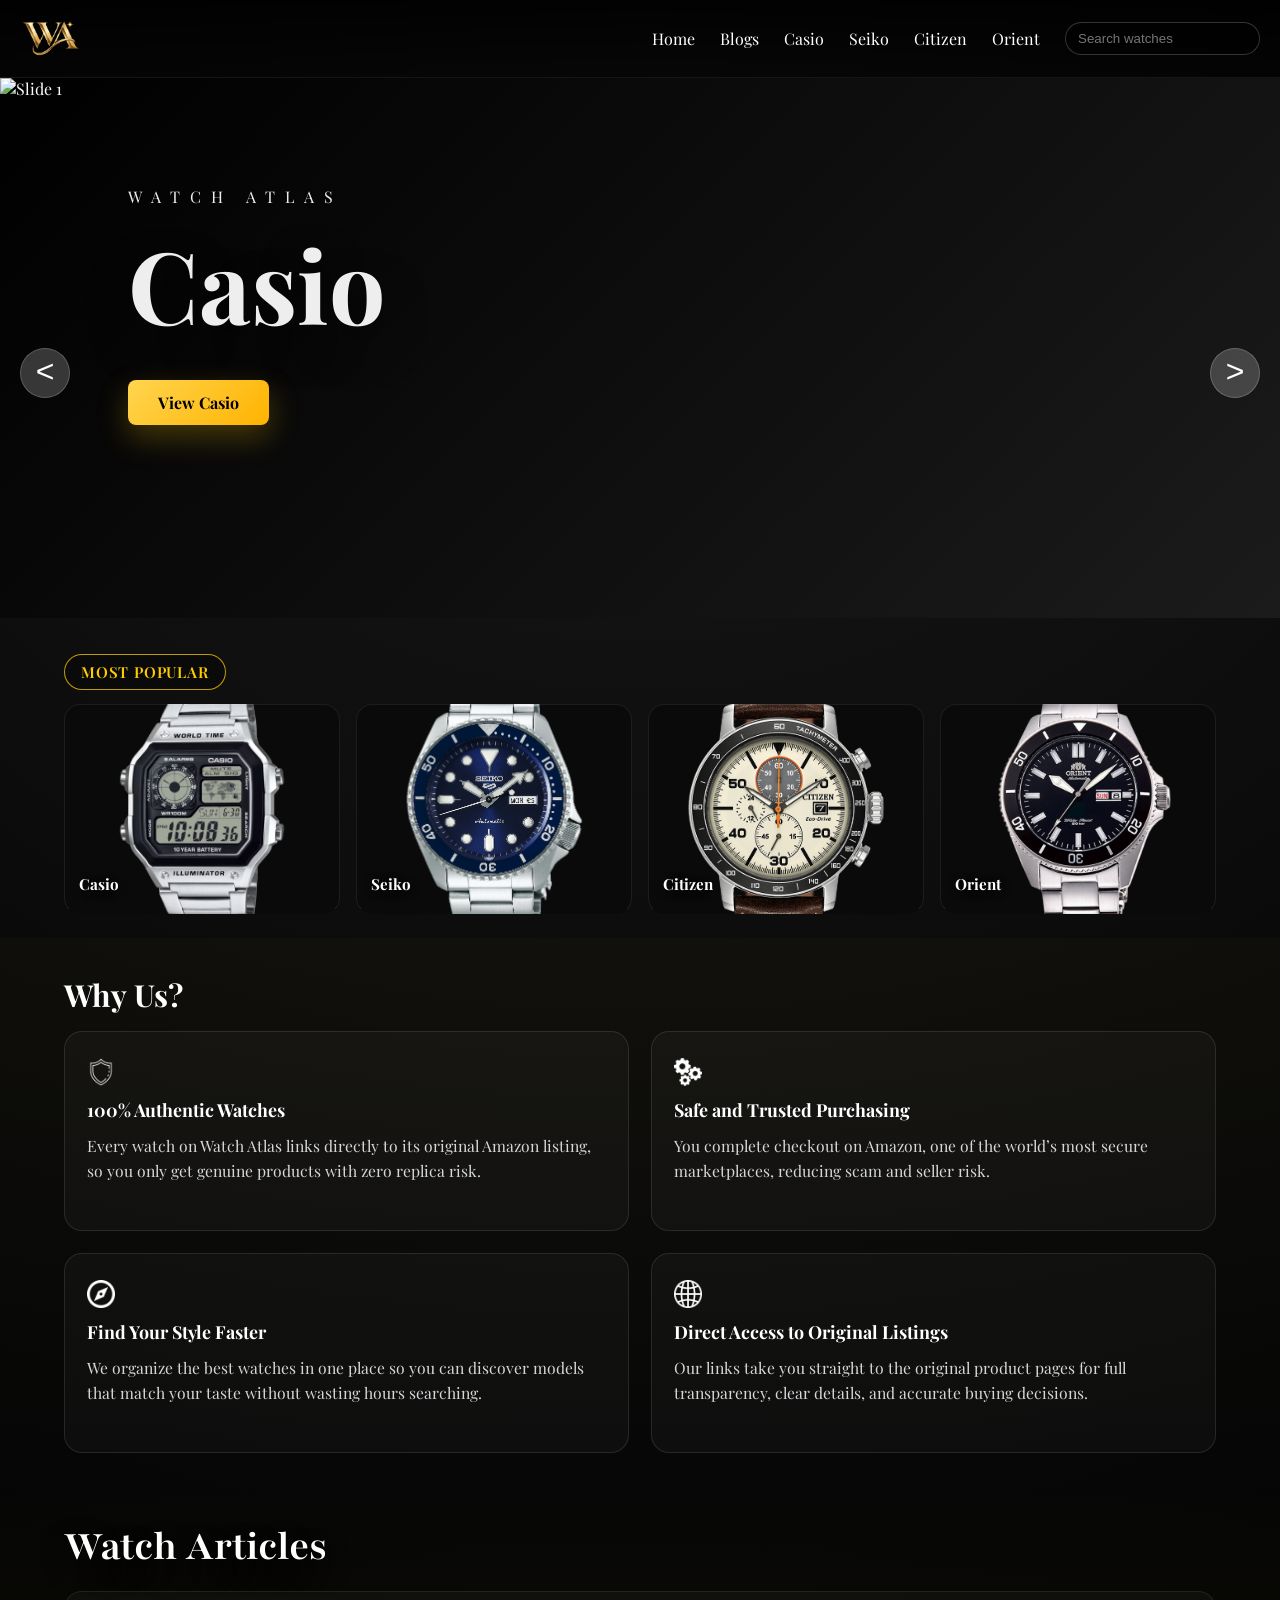
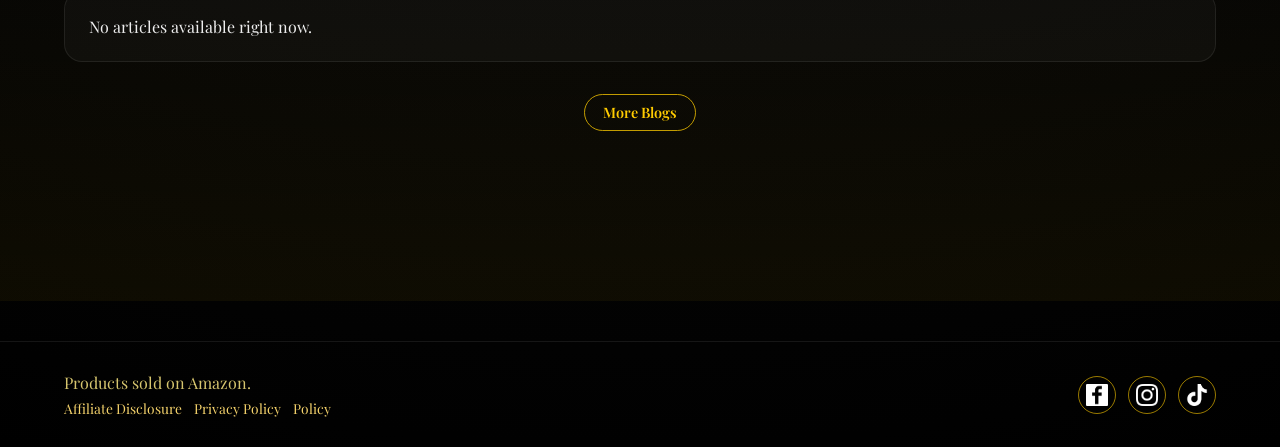
==== commit 112fcdd4: "facebook logo href link" ====
--- a/index.html
+++ b/index.html
@@ -137,7 +137,8 @@
     </div>
   </div>
   <div class="footer-socials">
-    <a href="https://instagram.com/watch.atlas" target="_blank" rel="noopener" aria-label="Instagram"><img src="photos/icons/instagram-white-icon.png" alt="Instagram"></a>
+        <a href="https://www.facebook.com/share/1L7Hvgf6cm/?mibextid=LQQJ4d" target="_blank" rel="noopener" aria-label="Facebook"><img src="photos/icons/facebook.png" alt="Facebook"></a>
+<a href="https://instagram.com/watch.at1as" target="_blank" rel="noopener" aria-label="Instagram"><img src="photos/icons/instagram-white-icon.png" alt="Instagram"></a>
     <a href="https://www.tiktok.com/@watch_atlas" target="_blank" rel="noopener" aria-label="TikTok"><img src="photos/icons/tiktok-simplified-white-icon.png" alt="TikTok"></a>
   </div>
 </footer>
@@ -145,3 +146,5 @@
 </html>
 
 
+
+
--- a/style.css
+++ b/style.css
@@ -1543,3 +1543,7 @@
 
 
 
+
+.footer-socials img[src*="facebook.png"] {
+  filter: brightness(0) invert(1);
+}
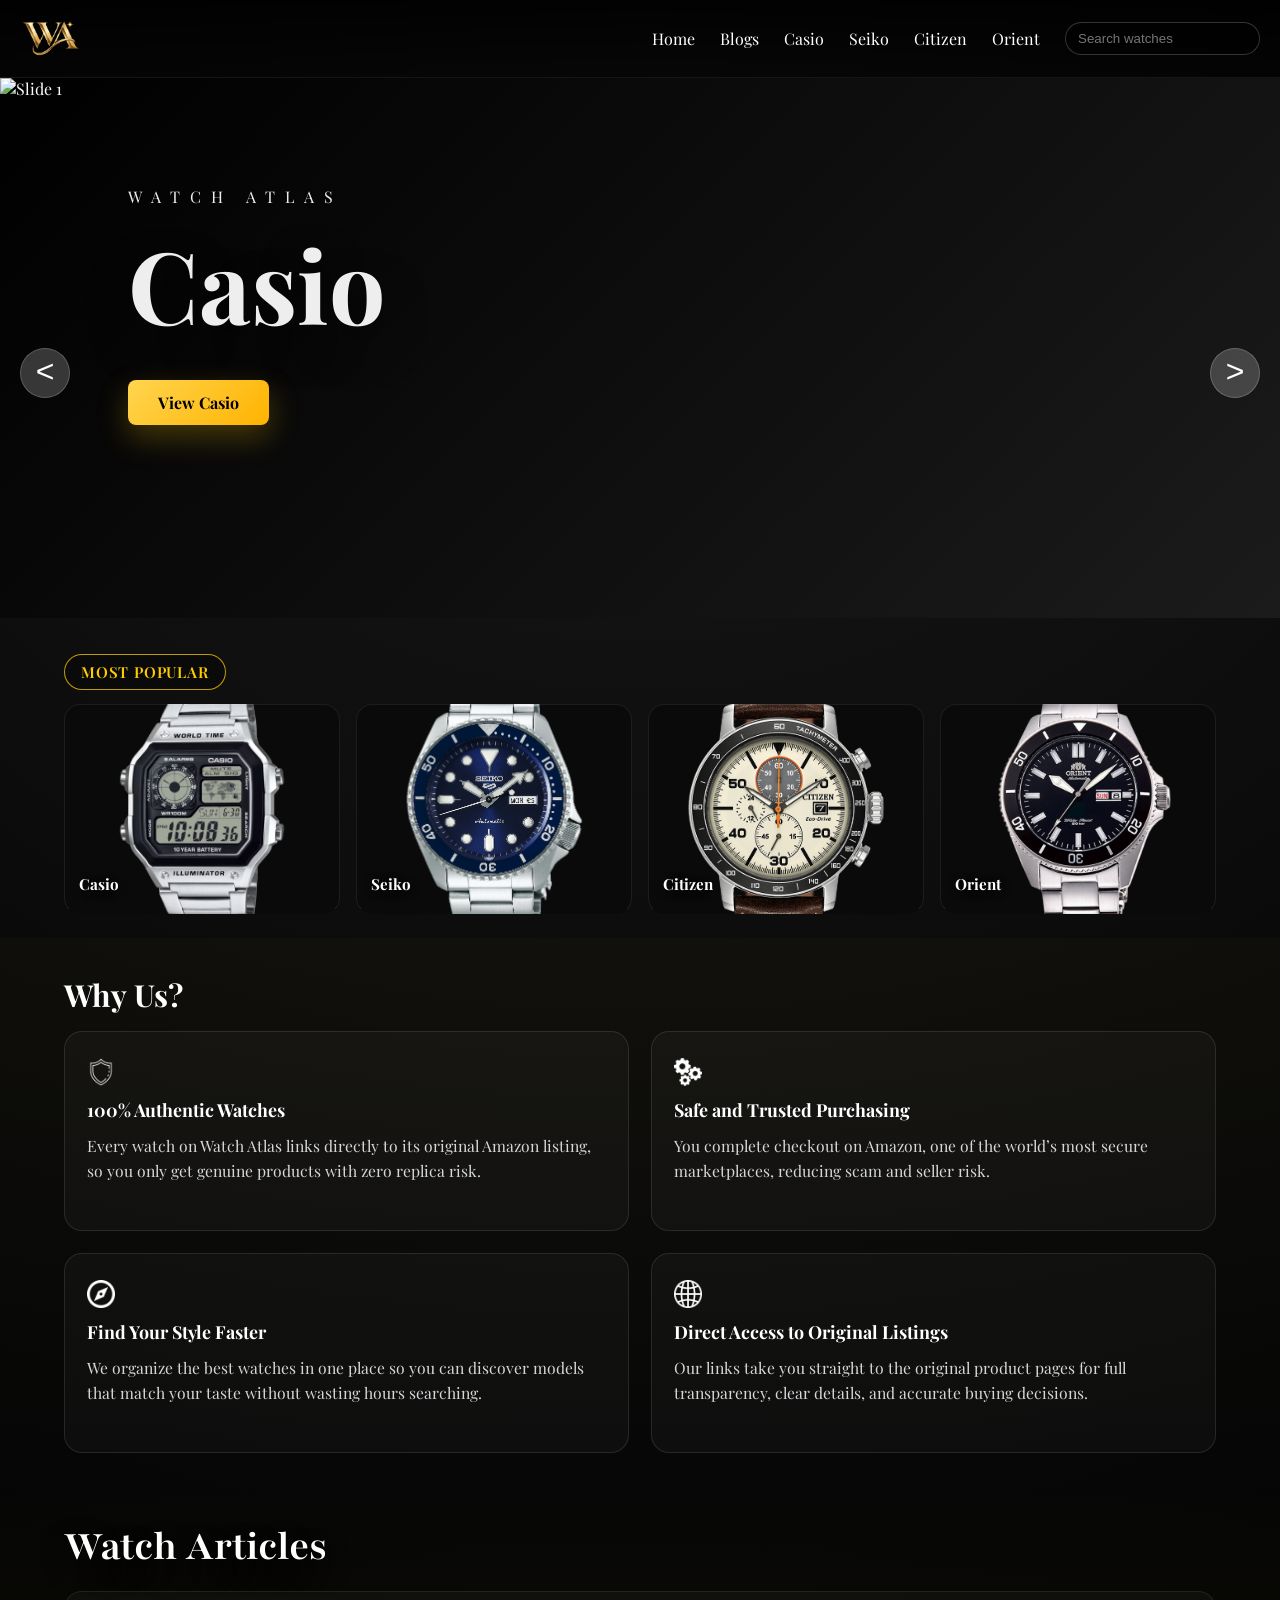
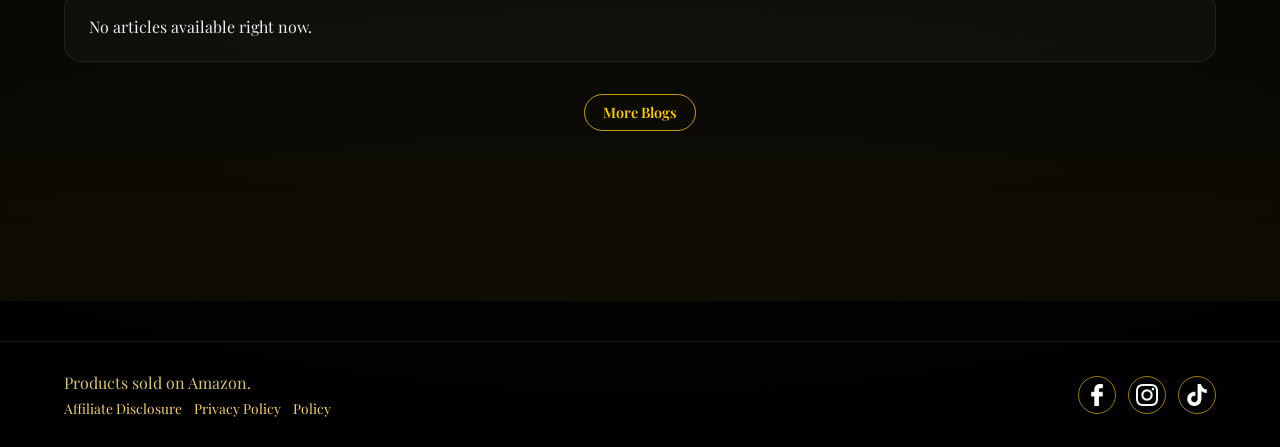
==== commit ec2ab73d: "Seo Improvement" ====
--- a/index.html
+++ b/index.html
@@ -3,10 +3,39 @@
 <head>
   <meta charset="UTF-8" />
   <meta name="viewport" content="width=device-width, initial-scale=1.0"/>
-  <title>Watch Atlas</title>
+  <title>Watch Atlas - Compare Casio, Seiko, Citizen & Orient Watches</title>
+  <meta name="description" content="Discover and compare watches from Casio, Seiko, Citizen, and Orient. Browse curated watch collections and go directly to official Amazon listings.">
+  <meta name="robots" content="index,follow,max-image-preview:large">
+  <link rel="canonical" href="https://watchatlas.github.io/index.html">
+  <meta property="og:type" content="website">
+  <meta property="og:site_name" content="Watch Atlas">
+  <meta property="og:title" content="Watch Atlas - Compare Casio, Seiko, Citizen & Orient Watches">
+  <meta property="og:description" content="Discover and compare watches from Casio, Seiko, Citizen, and Orient. Browse curated watch collections and go directly to official Amazon listings.">
+  <meta property="og:url" content="https://watchatlas.github.io/index.html">
+  <meta property="og:image" content="https://watchatlas.github.io/photos/icons/logo.png">
+  <meta name="twitter:card" content="summary_large_image">
+  <meta name="twitter:title" content="Watch Atlas - Compare Casio, Seiko, Citizen & Orient Watches">
+  <meta name="twitter:description" content="Discover and compare watches from Casio, Seiko, Citizen, and Orient. Browse curated watch collections and go directly to official Amazon listings.">
+  <meta name="twitter:image" content="https://watchatlas.github.io/photos/icons/logo.png">
   <link rel="stylesheet" href="style.css">
-  <link rel="icon" type="image/png" href="photos/icons/navbar.png"></head>
+  <link rel="icon" type="image/png" href="photos/icons/navbar.png">
+</head>
 <body>
+<script type="application/ld+json">
+{
+  "@context": "https://schema.org",
+  "@type": "Organization",
+  "name": "Watch Atlas",
+  "url": "https://watchatlas.github.io",
+  "logo": "https://watchatlas.github.io/photos/icons/logo.png",
+  "sameAs": [
+    "https://instagram.com/watch.at1as",
+    "https://www.tiktok.com/@watch_atlas",
+    "https://www.facebook.com/share/1L7Hvgf6cm/?mibextid=LQQJ4d"
+  ]
+}
+</script>
+
 
 <!-- ===== Navbar ===== -->
 <header class="navbar">
--- a/style.css
+++ b/style.css
@@ -1547,3 +1547,12 @@
 .footer-socials img[src*="facebook.png"] {
   filter: brightness(0) invert(1);
 }
+
+.footer-socials a img {
+  filter: brightness(0) invert(1) !important;
+  transition: filter 0.25s ease;
+}
+
+.footer-socials a:hover img {
+  filter: brightness(0) invert(0) !important;
+}
